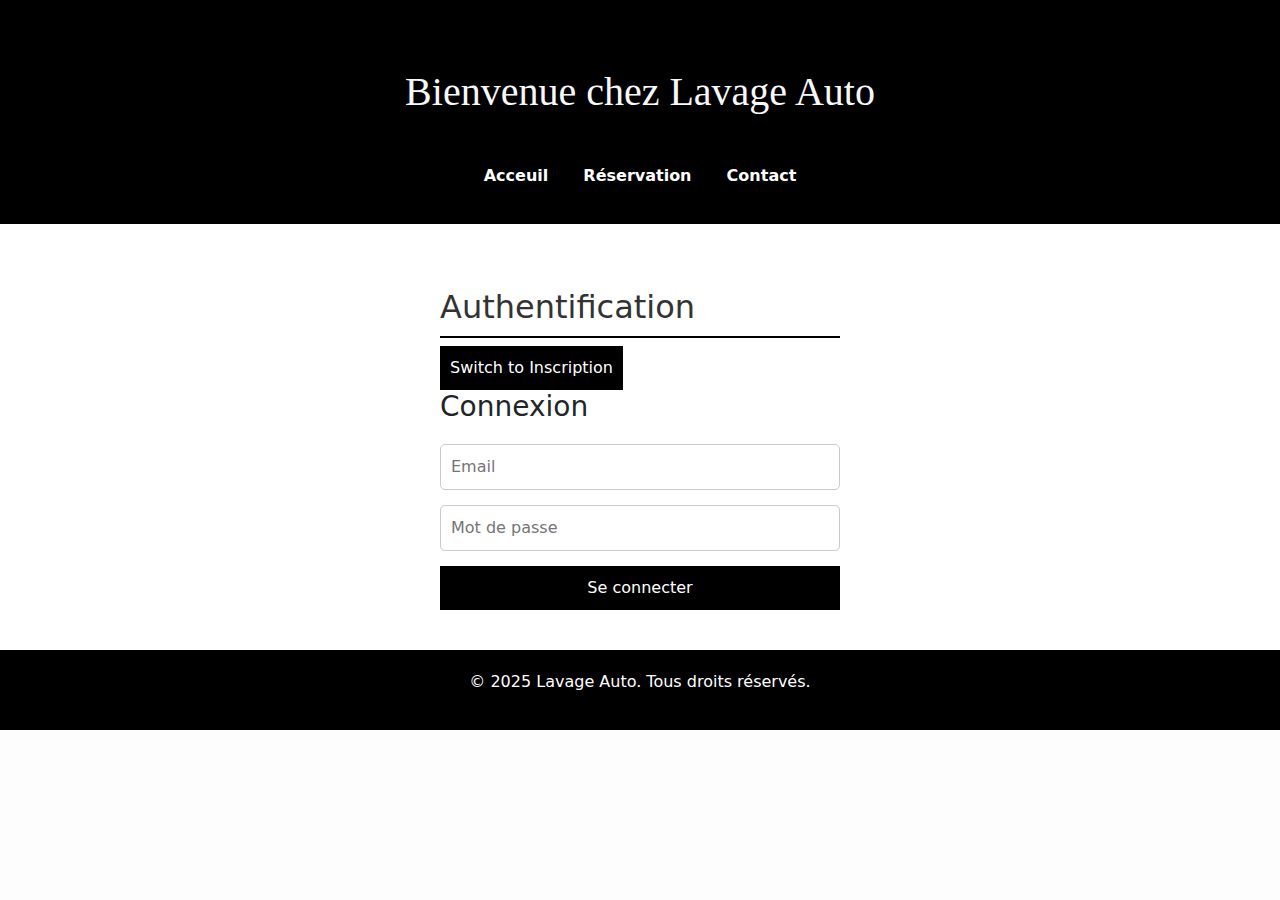
==== auth.html @ 6c7570f5 "Message de commit" ====
<!DOCTYPE html>
<html lang="fr" style="background: rgb(253, 253, 253);">
  <head>
    <meta charset="UTF-8" />
    <meta name="viewport" content="width=device-width, initial-scale=1.0" />
    <title>Authentification - Lavage Auto</title>
    <style>
        @import url("https://fonts.googleapis.com/css2?family=Poppins:wght@300;400;600&display=swap");
        body {
          font-family: "Poppins", sans-serif;
          margin: 0;
          background: black;
          padding: 0;
          background-color: rgb(255, 255, 255); /* Keep background white for contrast */
          color: rgb(255, 255, 255); /* Change text color to black */
        }

        header {
          background-color: black; /* Header background */
          color: rgb(239, 239, 239); /* Header text color */
        }

        footer {
          background-color: black; /* Footer background */
          color: rgb(255, 255, 255); /* Footer text color */
        }

        button {
          padding: 10px;
          background-color: blue; /* Button background */
          color: white; /* Button text color */
        }

        button:hover {
          background-color: violet; /* Button hover background */
          color: white; /* Button hover text color */
        }

        h2 {
          color: violet; /* Section title color */
          border-bottom: 2px solid violet; /* Underline effect */
        }

        #packages {
          display: flex;
          align-items: center;
          flex-direction: column;
        }
        #packages .packages-container {
          display: flex;
          gap: 53px; /* Space between packages */
          flex-direction: column;
        }
        #packages .packages-container a {
          text-decoration: none;
          color: white;
          background-color: black;
        }
        #packages .packages-container a :hover {
          background: black;
          color: white;
        }
        /* Header styles */
        header {
          background-color: black; /* Change header background to black */
          color: white; /* Change header text color to white */
          padding: 20px 0;
          text-align: center;
        }

        /* Navigation styles */
        nav ul {
          list-style-type: disc;
          padding: 0;
        }

        nav ul li {
          display: inline;
          margin: 0 15px;
        }

        nav ul li a {
          color: white;
          text-decoration: none;
          font-weight: bold;
        }

        nav ul li a:hover {
          text-decoration: underline; /* Underline on hover */
        }

        /* Section title styles */
        h2 {
          color: #333; /* Dark color for section titles */
          border-bottom: 2px solid black; /* Underline effect */
          padding-bottom: 10px;
        }

        /* General form styles */
        form {
          display: flex;
          flex-direction: column;
          gap: 15px; /* Space between form elements */
          margin: 20px 0; /* Margin around the form */
        }

        /* Input fields */
        input[type=text],
        input[type=email],
        input[type=password],
        textarea {
          padding: 10px;
          border: 1px solid #ccc;
          border-radius: 5px;
          font-size: 16px;
        }

        /* Button styles */
        button {
          padding: 10px;
          background-color: black; /* Change button background to black */
          color: white; /* Change button text color to white */
          border: none;
          border-radius: 5px;
          cursor: pointer;
          font-size: 16px;
        }

        button:hover {
          background-color: white; /* Change button hover background to white */
          color: black; /* Change button hover text color to black */
        }

        /* Package card styles */
        .package {
          background-color: white;
          border: 1px solid #ccc;
          border-radius: 10px;
          padding: 20px;
          box-shadow: 0 2px 5px rgba(0, 0, 0, 0.1);
        }

        /* Footer styles */
        footer {
          background-color: black; /* Change footer background to black */
          color: white; /* Change footer text color to white */
          text-align: center;
          padding: 20px 0;
          margin-top: 20px;
        }

        footer a {
          color: white; /* Change footer link color to white */
          text-decoration: none;
        }

        footer a:hover {
          text-decoration: underline; /* Underline on hover */
        }

        /* Centering the reservation section */
        #reservation {
          display: flex;
          color: white;
          flex-direction: column;
          align-items: center; /* Center horizontally */
          justify-content: center; /* Center vertically */
          margin: 20px 0; /* Margin around the section */
        }

        #reservation form {
          width: 100%; /* Ensure the form takes full width */
          max-width: 400px; /* Limit the width for better appearance */
        }

        /* Header styles */
        header h1,
        section h2 {
          color: #333; /* Dark color for headers */
        }

        .services li {
          width: 20rem;
          text-align: center;
        }
    </style>

    <link href="https://cdn.jsdelivr.net/npm/bootstrap@5.3.3/dist/css/bootstrap.min.css" rel="stylesheet" integrity="sha384-QWTKZyjpPEjISv5WaRU9OFeRpok6YctnYmDr5pNlyT2bRjXh0JMhjY6hW+ALEwIH" crossorigin="anonymous">
    <script src="https://cdn.jsdelivr.net/npm/bootstrap@5.3.3/dist/js/bootstrap.bundle.min.js" integrity="sha384-YvpcrYf0tY3lHB60NNkmXc5s9fDVZLESaAA55NDzOxhy9GkcIdslK1eN7N6jIeHz" crossorigin="anonymous"></script>
    <script>
      function toggleForms() {
        const loginForm = document.getElementById('login');
        const registrationForm = document.getElementById('registration');
        if (loginForm.style.display === 'none') {
          loginForm.style.display = 'block';
          registrationForm.style.display = 'none';
        } else {
          loginForm.style.display = 'none';
          registrationForm.style.display = 'block';
        }
      }
    </script>
  </head>
  <body>
    <header>
      <h1 class="text-light my-5 text-center" style="font-family: cursive">
        Bienvenue chez Lavage Auto
      </h1>
      <nav>
        <ul class="d-flex justify-content-around">
          <div>
            <li><a href="index.html">Acceuil</a></li>
            <li><a href="reservation.html">Réservation</a></li>
            <li><a href="contact.html">Contact</a></li>
           
          </div>
        </ul>
      </nav>
    </header>
    <section id="auth" class="d-flex align-items-center justify-content-center">
      <div style="width: 100%; max-width: 400px; margin-top: 64px;">
        <h2>Authentification</h2>
        <button onclick="toggleForms()">Switch to Inscription</button>
        
        <div id="login" style="display: block;">
          <h3>Connexion</h3>
          <form>
            <input type="email" placeholder="Email" required />
            <input type="password" placeholder="Mot de passe" required />
            <button type="submit">Se connecter</button>
          </form>
        </div>

        <div id="registration" style="display: none;">
          <h3>Créer un Compte</h3>
          <form>
            <input type="text" placeholder="Votre Nom" required />
            <input type="email" placeholder="Votre Email" required />
            <input type="password" placeholder="Mot de Passe" required />
            <button type="submit">S'inscrire</button>
          </form>
        </div>
      </div>
    </section>
    <footer>
      <p>&copy; 2025 Lavage Auto. Tous droits réservés.</p>
    </footer>
  </body>
</html>
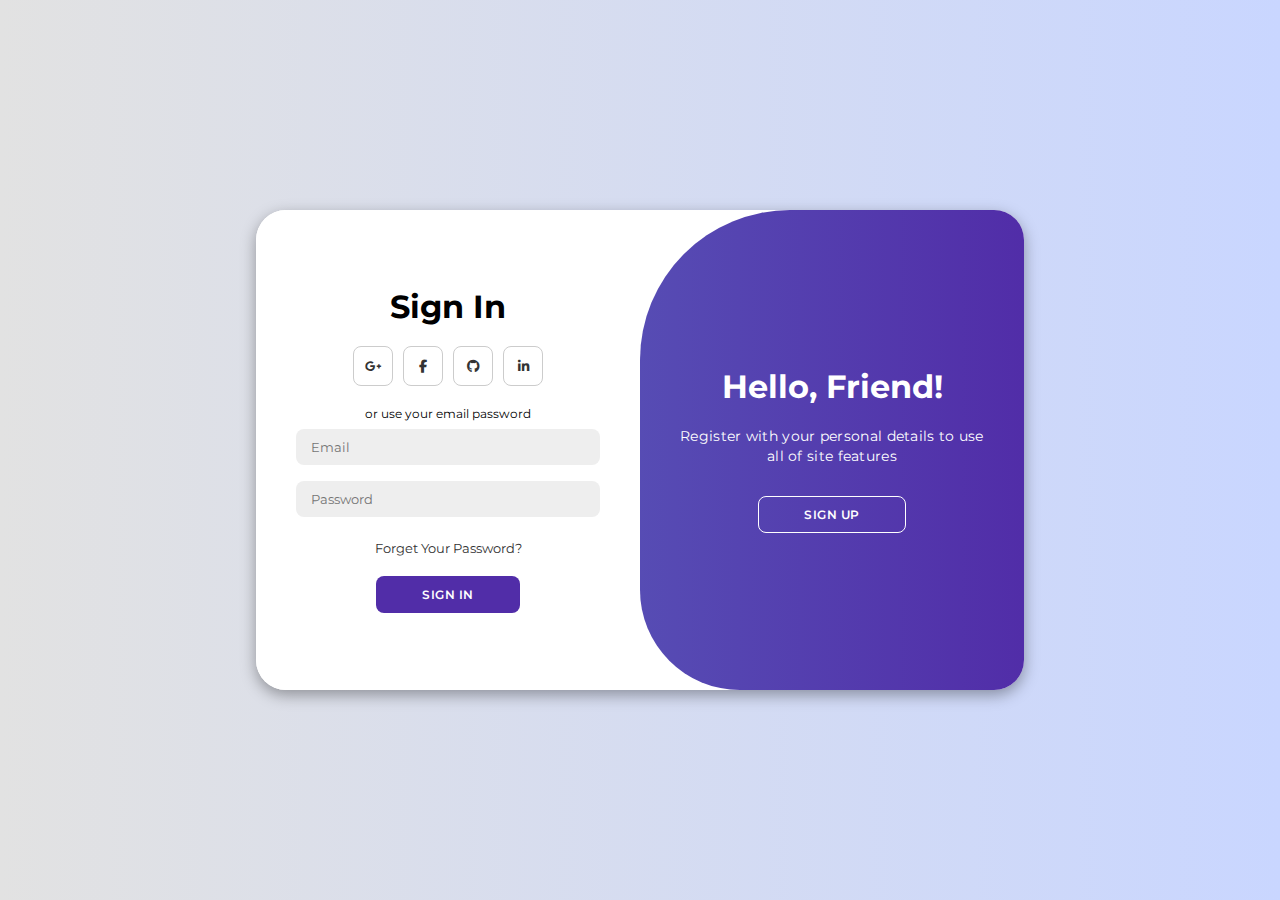
==== commit afbd3888: "3eme modification" ====
--- a/auth.html
+++ b/auth.html
@@ -1,249 +1,291 @@
 <!DOCTYPE html>
-<html lang="fr" style="background: rgb(253, 253, 253);">
-  <head>
-    <meta charset="UTF-8" />
-    <meta name="viewport" content="width=device-width, initial-scale=1.0" />
-    <title>Authentification - Lavage Auto</title>
+<html lang="en">
+
+<head>
+    <meta charset="UTF-8">
+    <meta name="viewport" content="width=device-width, initial-scale=1.0">
+    <link rel="stylesheet" href="https://cdnjs.cloudflare.com/ajax/libs/font-awesome/6.4.2/css/all.min.css">
+    <link rel="stylesheet" href="style.css">
+    <title>Modern Login Page | AsmrProg</title>
+
     <style>
-        @import url("https://fonts.googleapis.com/css2?family=Poppins:wght@300;400;600&display=swap");
-        body {
-          font-family: "Poppins", sans-serif;
-          margin: 0;
-          background: black;
-          padding: 0;
-          background-color: rgb(255, 255, 255); /* Keep background white for contrast */
-          color: rgb(255, 255, 255); /* Change text color to black */
-        }
-
-        header {
-          background-color: black; /* Header background */
-          color: rgb(239, 239, 239); /* Header text color */
-        }
-
-        footer {
-          background-color: black; /* Footer background */
-          color: rgb(255, 255, 255); /* Footer text color */
-        }
-
-        button {
-          padding: 10px;
-          background-color: blue; /* Button background */
-          color: white; /* Button text color */
-        }
-
-        button:hover {
-          background-color: violet; /* Button hover background */
-          color: white; /* Button hover text color */
-        }
-
-        h2 {
-          color: violet; /* Section title color */
-          border-bottom: 2px solid violet; /* Underline effect */
-        }
-
-        #packages {
-          display: flex;
-          align-items: center;
-          flex-direction: column;
-        }
-        #packages .packages-container {
-          display: flex;
-          gap: 53px; /* Space between packages */
-          flex-direction: column;
-        }
-        #packages .packages-container a {
-          text-decoration: none;
-          color: white;
-          background-color: black;
-        }
-        #packages .packages-container a :hover {
-          background: black;
-          color: white;
-        }
-        /* Header styles */
-        header {
-          background-color: black; /* Change header background to black */
-          color: white; /* Change header text color to white */
-          padding: 20px 0;
-          text-align: center;
-        }
-
-        /* Navigation styles */
-        nav ul {
-          list-style-type: disc;
-          padding: 0;
-        }
-
-        nav ul li {
-          display: inline;
-          margin: 0 15px;
-        }
-
-        nav ul li a {
-          color: white;
-          text-decoration: none;
-          font-weight: bold;
-        }
-
-        nav ul li a:hover {
-          text-decoration: underline; /* Underline on hover */
-        }
-
-        /* Section title styles */
-        h2 {
-          color: #333; /* Dark color for section titles */
-          border-bottom: 2px solid black; /* Underline effect */
-          padding-bottom: 10px;
-        }
-
-        /* General form styles */
-        form {
-          display: flex;
-          flex-direction: column;
-          gap: 15px; /* Space between form elements */
-          margin: 20px 0; /* Margin around the form */
-        }
-
-        /* Input fields */
-        input[type=text],
-        input[type=email],
-        input[type=password],
-        textarea {
-          padding: 10px;
-          border: 1px solid #ccc;
-          border-radius: 5px;
-          font-size: 16px;
-        }
-
-        /* Button styles */
-        button {
-          padding: 10px;
-          background-color: black; /* Change button background to black */
-          color: white; /* Change button text color to white */
-          border: none;
-          border-radius: 5px;
-          cursor: pointer;
-          font-size: 16px;
-        }
-
-        button:hover {
-          background-color: white; /* Change button hover background to white */
-          color: black; /* Change button hover text color to black */
-        }
-
-        /* Package card styles */
-        .package {
-          background-color: white;
-          border: 1px solid #ccc;
-          border-radius: 10px;
-          padding: 20px;
-          box-shadow: 0 2px 5px rgba(0, 0, 0, 0.1);
-        }
-
-        /* Footer styles */
-        footer {
-          background-color: black; /* Change footer background to black */
-          color: white; /* Change footer text color to white */
-          text-align: center;
-          padding: 20px 0;
-          margin-top: 20px;
-        }
-
-        footer a {
-          color: white; /* Change footer link color to white */
-          text-decoration: none;
-        }
-
-        footer a:hover {
-          text-decoration: underline; /* Underline on hover */
-        }
-
-        /* Centering the reservation section */
-        #reservation {
-          display: flex;
-          color: white;
-          flex-direction: column;
-          align-items: center; /* Center horizontally */
-          justify-content: center; /* Center vertically */
-          margin: 20px 0; /* Margin around the section */
-        }
-
-        #reservation form {
-          width: 100%; /* Ensure the form takes full width */
-          max-width: 400px; /* Limit the width for better appearance */
-        }
-
-        /* Header styles */
-        header h1,
-        section h2 {
-          color: #333; /* Dark color for headers */
-        }
-
-        .services li {
-          width: 20rem;
-          text-align: center;
-        }
+      @import url('https://fonts.googleapis.com/css2?family=Montserrat:wght@300;400;500;600;700&display=swap');
+
+*{
+    margin: 0;
+    padding: 0;
+    box-sizing: border-box;
+    font-family: 'Montserrat', sans-serif;
+}
+
+body{
+    background-color: #c9d6ff;
+    background: linear-gradient(to right, #e2e2e2, #c9d6ff);
+    display: flex;
+    align-items: center;
+    justify-content: center;
+    flex-direction: column;
+    height: 100vh;
+}
+
+.container{
+    background-color: #fff;
+    border-radius: 30px;
+    box-shadow: 0 5px 15px rgba(0, 0, 0, 0.35);
+    position: relative;
+    overflow: hidden;
+    width: 768px;
+    max-width: 100%;
+    min-height: 480px;
+}
+
+.container p{
+    font-size: 14px;
+    line-height: 20px;
+    letter-spacing: 0.3px;
+    margin: 20px 0;
+}
+
+.container span{
+    font-size: 12px;
+}
+
+.container a{
+    color: #333;
+    font-size: 13px;
+    text-decoration: none;
+    margin: 15px 0 10px;
+}
+
+.container button{
+    background-color: #512da8;
+    color: #fff;
+    font-size: 12px;
+    padding: 10px 45px;
+    border: 1px solid transparent;
+    border-radius: 8px;
+    font-weight: 600;
+    letter-spacing: 0.5px;
+    text-transform: uppercase;
+    margin-top: 10px;
+    cursor: pointer;
+}
+
+.container button.hidden{
+    background-color: transparent;
+    border-color: #fff;
+}
+
+.container form{
+    background-color: #fff;
+    display: flex;
+    align-items: center;
+    justify-content: center;
+    flex-direction: column;
+    padding: 0 40px;
+    height: 100%;
+}
+
+.container input{
+    background-color: #eee;
+    border: none;
+    margin: 8px 0;
+    padding: 10px 15px;
+    font-size: 13px;
+    border-radius: 8px;
+    width: 100%;
+    outline: none;
+}
+
+.form-container{
+    position: absolute;
+    top: 0;
+    height: 100%;
+    transition: all 0.6s ease-in-out;
+}
+
+.sign-in{
+    left: 0;
+    width: 50%;
+    z-index: 2;
+}
+
+.container.active .sign-in{
+    transform: translateX(100%);
+}
+
+.sign-up{
+    left: 0;
+    width: 50%;
+    opacity: 0;
+    z-index: 1;
+}
+
+.container.active .sign-up{
+    transform: translateX(100%);
+    opacity: 1;
+    z-index: 5;
+    animation: move 0.6s;
+}
+
+@keyframes move{
+    0%, 49.99%{
+        opacity: 0;
+        z-index: 1;
+    }
+    50%, 100%{
+        opacity: 1;
+        z-index: 5;
+    }
+}
+
+.social-icons{
+    margin: 20px 0;
+}
+
+.social-icons a{
+    border: 1px solid #ccc;
+    border-radius: 20%;
+    display: inline-flex;
+    justify-content: center;
+    align-items: center;
+    margin: 0 3px;
+    width: 40px;
+    height: 40px;
+}
+
+.toggle-container{
+    position: absolute;
+    top: 0;
+    left: 50%;
+    width: 50%;
+    height: 100%;
+    overflow: hidden;
+    transition: all 0.6s ease-in-out;
+    border-radius: 150px 0 0 100px;
+    z-index: 1000;
+}
+
+.container.active .toggle-container{
+    transform: translateX(-100%);
+    border-radius: 0 150px 100px 0;
+}
+
+.toggle{
+    background-color: #512da8;
+    height: 100%;
+    background: linear-gradient(to right, #5c6bc0, #512da8);
+    color: #fff;
+    position: relative;
+    left: -100%;
+    height: 100%;
+    width: 200%;
+    transform: translateX(0);
+    transition: all 0.6s ease-in-out;
+}
+
+.container.active .toggle{
+    transform: translateX(50%);
+}
+
+.toggle-panel{
+    position: absolute;
+    width: 50%;
+    height: 100%;
+    display: flex;
+    align-items: center;
+    justify-content: center;
+    flex-direction: column;
+    padding: 0 30px;
+    text-align: center;
+    top: 0;
+    transform: translateX(0);
+    transition: all 0.6s ease-in-out;
+}
+
+.toggle-left{
+    transform: translateX(-200%);
+}
+
+.container.active .toggle-left{
+    transform: translateX(0);
+}
+
+.toggle-right{
+    right: 0;
+    transform: translateX(0);
+}
+
+.container.active .toggle-right{
+    transform: translateX(200%);
+}
     </style>
-
-    <link href="https://cdn.jsdelivr.net/npm/bootstrap@5.3.3/dist/css/bootstrap.min.css" rel="stylesheet" integrity="sha384-QWTKZyjpPEjISv5WaRU9OFeRpok6YctnYmDr5pNlyT2bRjXh0JMhjY6hW+ALEwIH" crossorigin="anonymous">
-    <script src="https://cdn.jsdelivr.net/npm/bootstrap@5.3.3/dist/js/bootstrap.bundle.min.js" integrity="sha384-YvpcrYf0tY3lHB60NNkmXc5s9fDVZLESaAA55NDzOxhy9GkcIdslK1eN7N6jIeHz" crossorigin="anonymous"></script>
-    <script>
-      function toggleForms() {
-        const loginForm = document.getElementById('login');
-        const registrationForm = document.getElementById('registration');
-        if (loginForm.style.display === 'none') {
-          loginForm.style.display = 'block';
-          registrationForm.style.display = 'none';
-        } else {
-          loginForm.style.display = 'none';
-          registrationForm.style.display = 'block';
-        }
-      }
+</head>
+
+<body>
+
+    <div class="container" id="container">
+        <div class="form-container sign-up">
+            <form>
+                <h1>Create Account</h1>
+                <div class="social-icons">
+                    <a href="#" class="icon"><i class="fa-brands fa-google-plus-g"></i></a>
+                    <a href="#" class="icon"><i class="fa-brands fa-facebook-f"></i></a>
+                    <a href="#" class="icon"><i class="fa-brands fa-github"></i></a>
+                    <a href="#" class="icon"><i class="fa-brands fa-linkedin-in"></i></a>
+                </div>
+                <span>or use your email for registeration</span>
+                <input type="text" placeholder="Name">
+                <input type="email" placeholder="Email">
+                <input type="password" placeholder="Password">
+                <button>Sign Up</button>
+            </form>
+        </div>
+        <div class="form-container sign-in">
+            <form>
+                <h1>Sign In</h1>
+                <div class="social-icons">
+                    <a href="#" class="icon"><i class="fa-brands fa-google-plus-g"></i></a>
+                    <a href="#" class="icon"><i class="fa-brands fa-facebook-f"></i></a>
+                    <a href="#" class="icon"><i class="fa-brands fa-github"></i></a>
+                    <a href="#" class="icon"><i class="fa-brands fa-linkedin-in"></i></a>
+                </div>
+                <span>or use your email password</span>
+                <input type="email" placeholder="Email">
+                <input type="password" placeholder="Password">
+                <a href="#">Forget Your Password?</a>
+                <button>Sign In</button>
+            </form>
+        </div>
+        <div class="toggle-container">
+            <div class="toggle">
+                <div class="toggle-panel toggle-left">
+                    <h1>Welcome Back!</h1>
+                    <p>Enter your personal details to use all of site features</p>
+                    <button class="hidden" id="login">Sign In</button>
+                </div>
+                <div class="toggle-panel toggle-right">
+                    <h1>Hello, Friend!</h1>
+                    <p>Register with your personal details to use all of site features</p>
+                    <button class="hidden" id="register">Sign Up</button>
+                </div>
+            </div>
+        </div>
+    </div>
+
+    <script src="script.js">
+      const container = document.getElementById('container');
+const registerBtn = document.getElementById('register');
+const loginBtn = document.getElementById('login');
+
+registerBtn.addEventListener('click', () => {
+    container.classList.add("active");
+});
+
+loginBtn.addEventListener('click', () => {
+    container.classList.remove("active");
+});
     </script>
-  </head>
-  <body>
-    <header>
-      <h1 class="text-light my-5 text-center" style="font-family: cursive">
-        Bienvenue chez Lavage Auto
-      </h1>
-      <nav>
-        <ul class="d-flex justify-content-around">
-          <div>
-            <li><a href="index.html">Acceuil</a></li>
-            <li><a href="reservation.html">Réservation</a></li>
-            <li><a href="contact.html">Contact</a></li>
-           
-          </div>
-        </ul>
-      </nav>
-    </header>
-    <section id="auth" class="d-flex align-items-center justify-content-center">
-      <div style="width: 100%; max-width: 400px; margin-top: 64px;">
-        <h2>Authentification</h2>
-        <button onclick="toggleForms()">Switch to Inscription</button>
-        
-        <div id="login" style="display: block;">
-          <h3>Connexion</h3>
-          <form>
-            <input type="email" placeholder="Email" required />
-            <input type="password" placeholder="Mot de passe" required />
-            <button type="submit">Se connecter</button>
-          </form>
-        </div>
-
-        <div id="registration" style="display: none;">
-          <h3>Créer un Compte</h3>
-          <form>
-            <input type="text" placeholder="Votre Nom" required />
-            <input type="email" placeholder="Votre Email" required />
-            <input type="password" placeholder="Mot de Passe" required />
-            <button type="submit">S'inscrire</button>
-          </form>
-        </div>
-      </div>
-    </section>
-    <footer>
-      <p>&copy; 2025 Lavage Auto. Tous droits réservés.</p>
-    </footer>
-  </body>
-</html>
+</body>
+
+</html>